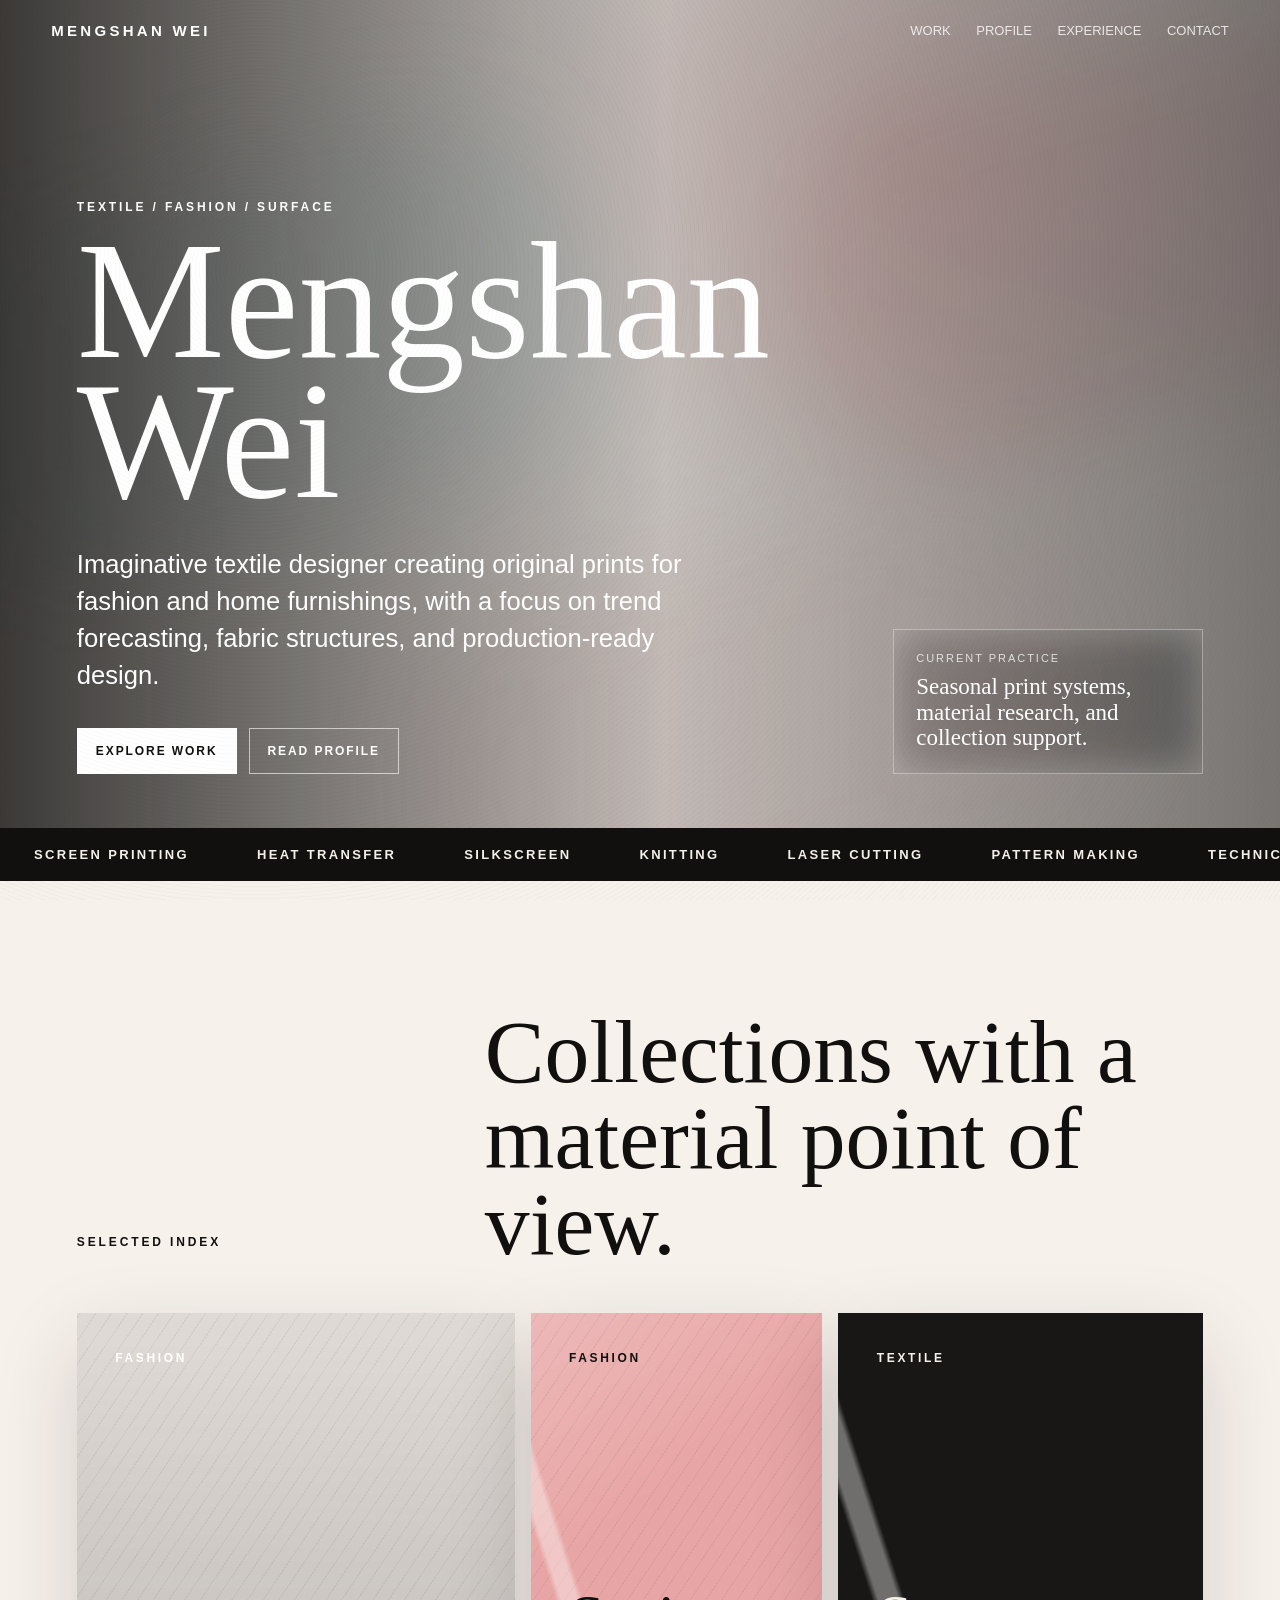
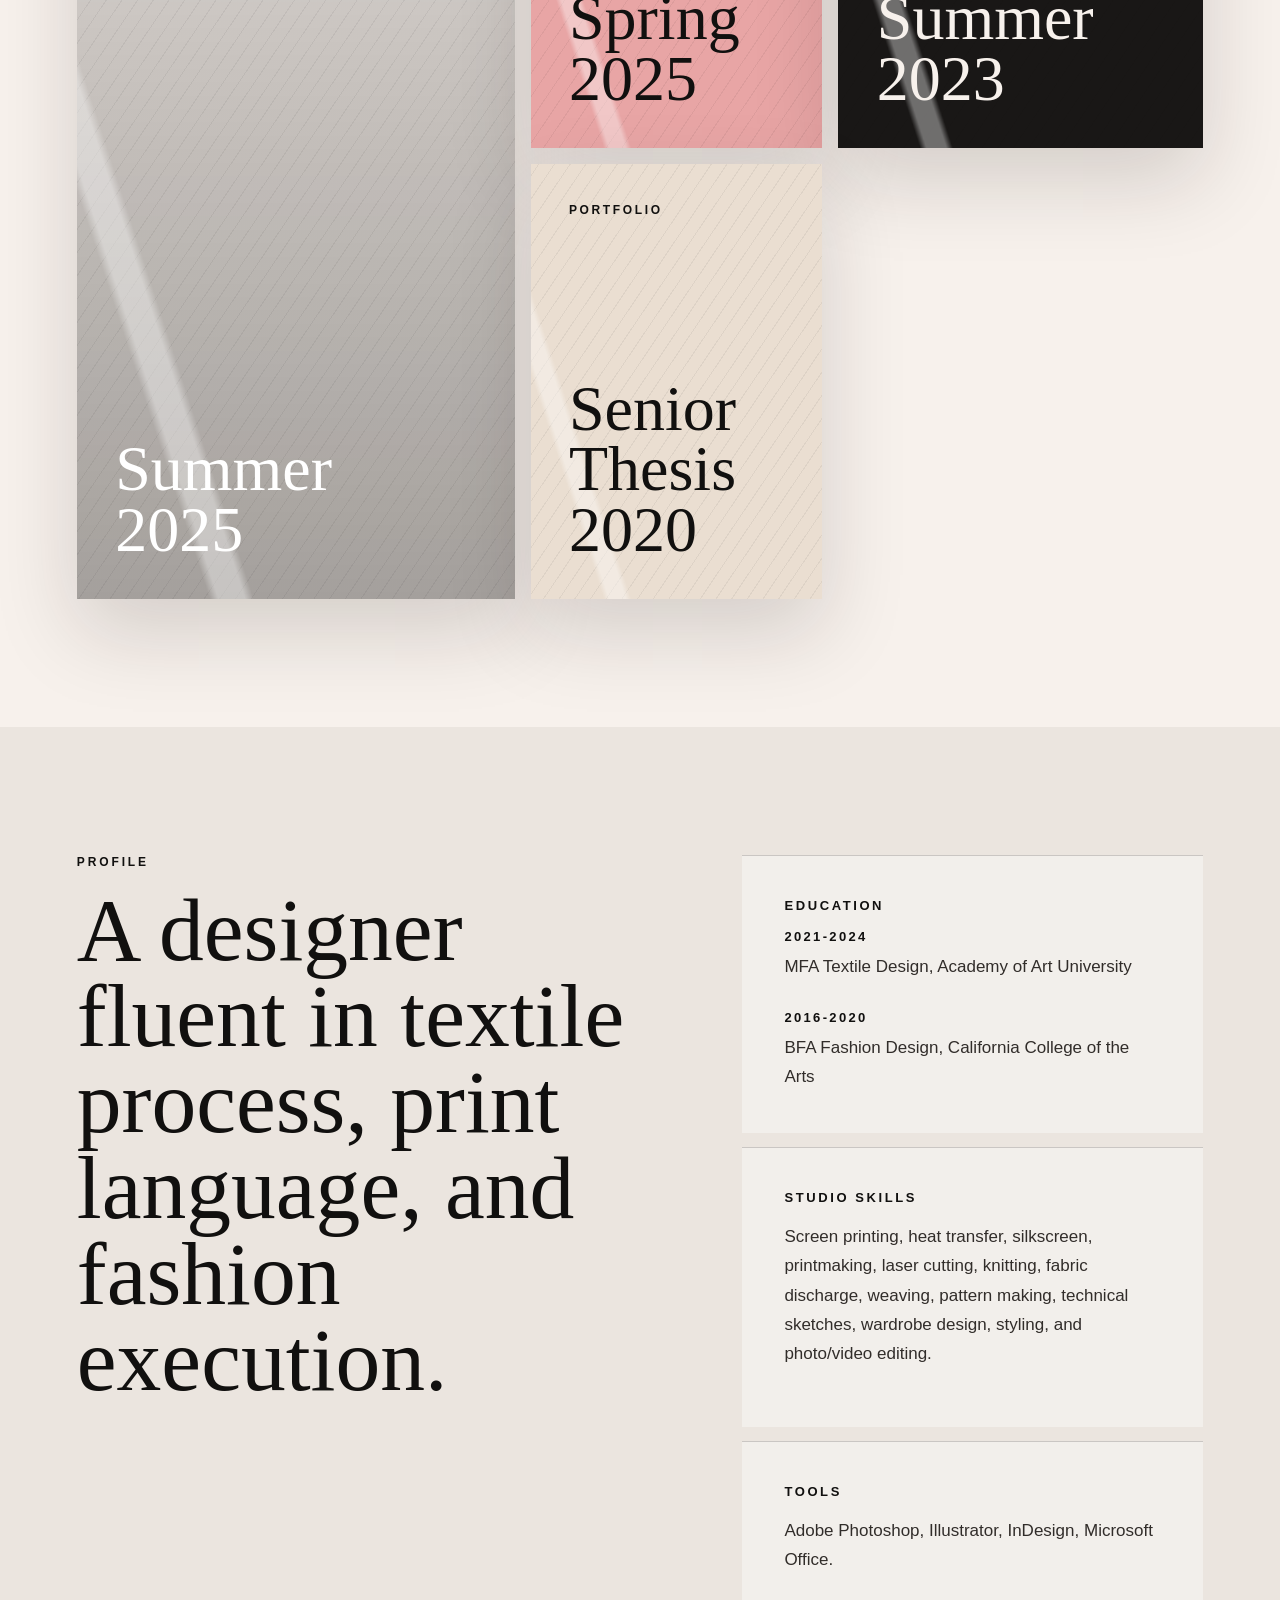
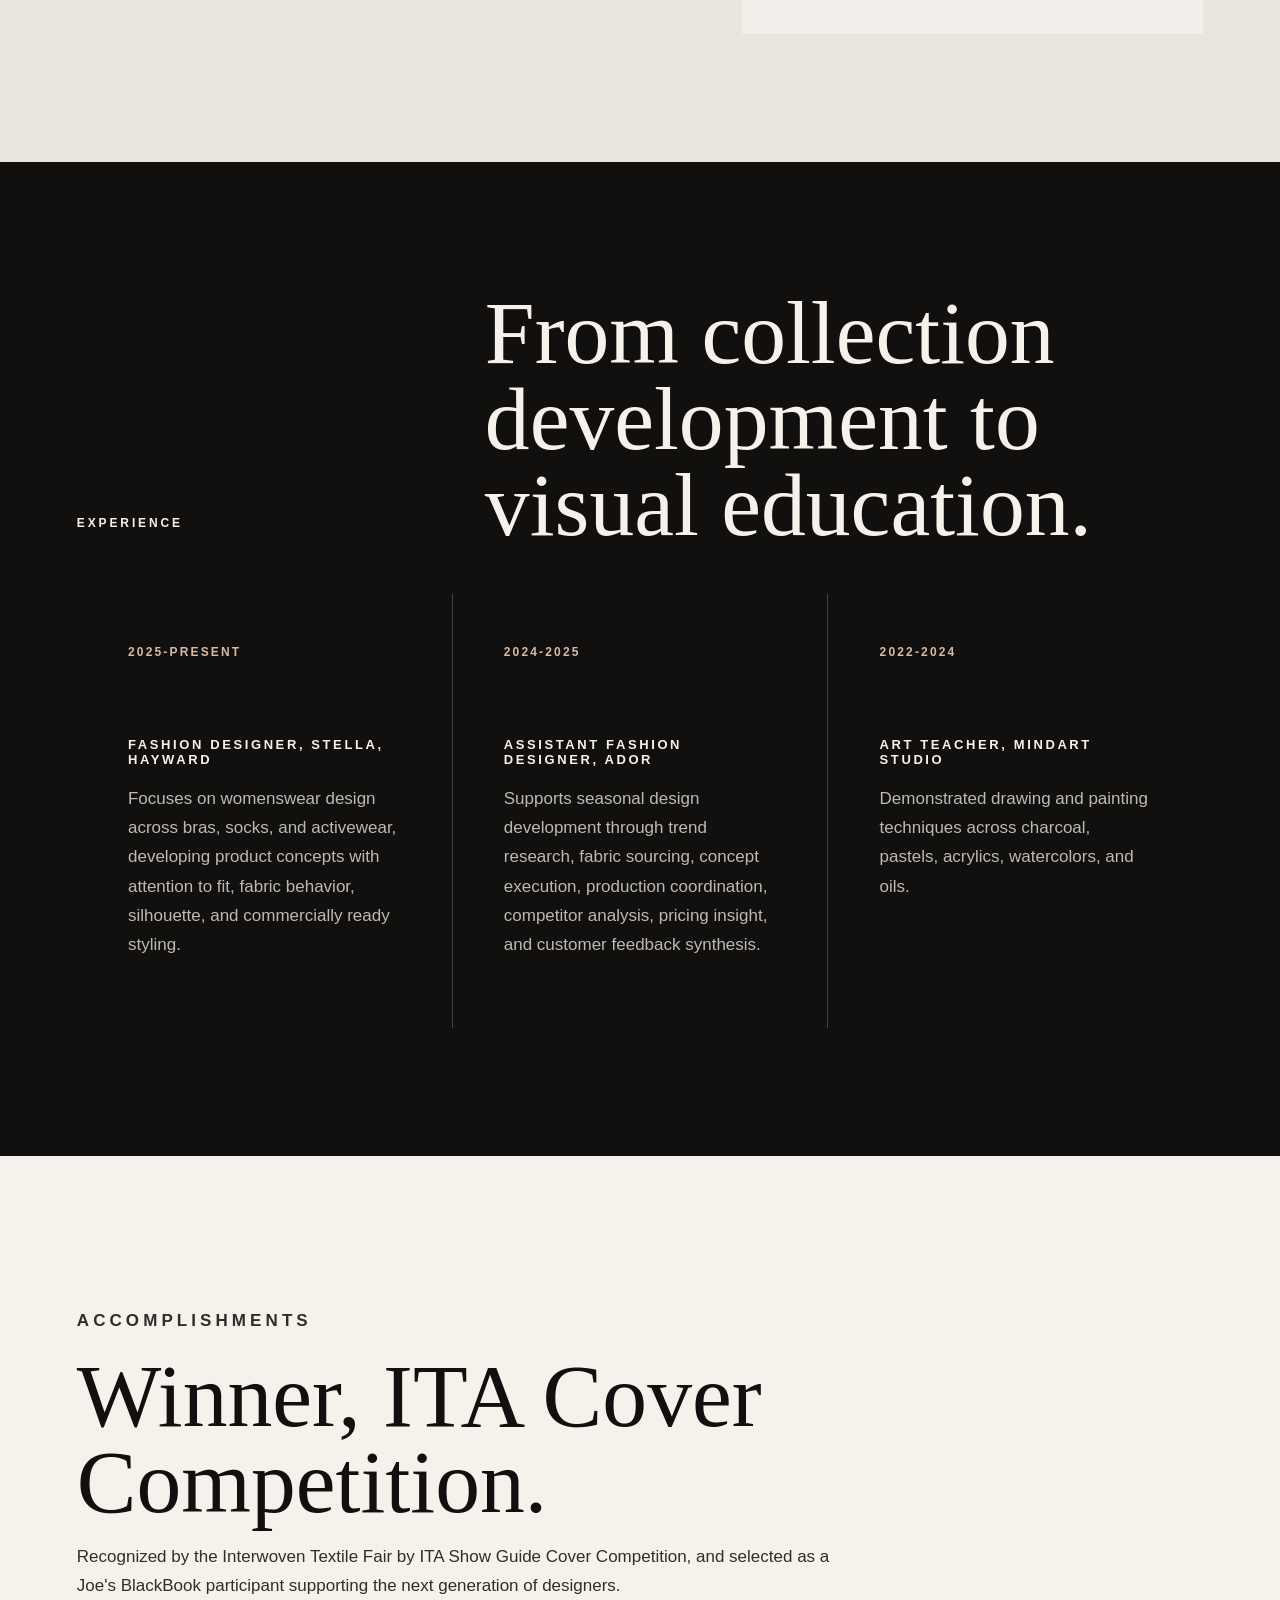
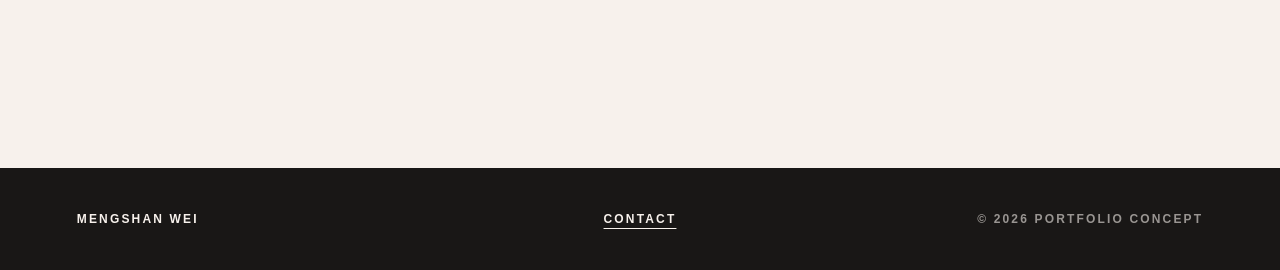
==== index.html @ 17567f4e "Initial MSW web demo" ====
<!doctype html>
<html lang="en">
  <head>
    <meta charset="utf-8" />
    <meta name="viewport" content="width=device-width, initial-scale=1" />
    <title>Mengshan Wei | Textile & Fashion Design</title>
    <meta
      name="description"
      content="Portfolio concept page for Mengshan Wei, textile and fashion designer focused on original prints, trend forecasting, and production coordination."
    />
    <link rel="stylesheet" href="styles.css" />
  </head>
  <body>
    <div class="grain" aria-hidden="true"></div>
    <header class="site-header" data-elevated="false">
      <a class="brand" href="#top" aria-label="Mengshan Wei home">Mengshan Wei</a>
      <nav class="nav" aria-label="Primary navigation">
        <a href="work.html">Work</a>
        <a href="#profile">Profile</a>
        <a href="#experience">Experience</a>
        <a href="contact.html">Contact</a>
      </nav>
    </header>

    <main id="top">
      <section class="hero" aria-labelledby="hero-title">
        <div class="hero-media" aria-hidden="true">
          <video autoplay muted loop playsinline preload="metadata">
            <source src="assets/videos/hero-spring-2025.mp4" type="video/mp4" />
          </video>
          <img
            src="https://static.wixstatic.com/media/426cbe_5537372a92244006a42fbc2208d73ff9~mv2.jpg/v1/fill/w_1898,h_1296,al_c,q_90,usm_0.66_1.00_0.01,enc_avif,quality_auto/426cbe_5537372a92244006a42fbc2208d73ff9~mv2.jpg"
            alt=""
          />
        </div>
        <div class="hero-motion" aria-hidden="true">
          <span></span>
          <span></span>
          <span></span>
        </div>
        <div class="hero-scanline" aria-hidden="true"></div>
        <div class="hero-copy">
          <p class="eyebrow">Textile / Fashion / Surface</p>
          <h1 id="hero-title">Mengshan Wei</h1>
          <p class="hero-lede">
            Imaginative textile designer creating original prints for fashion and
            home furnishings, with a focus on trend forecasting, fabric
            structures, and production-ready design.
          </p>
          <div class="hero-actions" aria-label="Featured sections">
            <a href="work.html">Explore work</a>
            <a href="#profile">Read profile</a>
          </div>
        </div>
        <aside class="hero-card" aria-label="Design focus">
          <span>Current practice</span>
          <strong>Seasonal print systems, material research, and collection support.</strong>
        </aside>
      </section>

      <section class="marquee" aria-label="Design disciplines">
        <div class="marquee-track">
          <span>Screen printing</span>
          <span>Heat transfer</span>
          <span>Silkscreen</span>
          <span>Knitting</span>
          <span>Laser cutting</span>
          <span>Pattern making</span>
          <span>Technical sketches</span>
        </div>
      </section>

      <section id="work" class="section work-section" aria-labelledby="work-title">
        <div class="section-heading">
          <p class="eyebrow">Selected Index</p>
          <h2 id="work-title">Collections with a material point of view.</h2>
        </div>
        <div class="work-grid">
          <a class="work-item tall" href="work.html#summer-2025">
            <span>Fashion</span>
            <strong>Summer 2025</strong>
          </a>
          <a class="work-item" href="work.html#spring-2025">
            <span>Fashion</span>
            <strong>Spring 2025</strong>
          </a>
          <a class="work-item dark" href="work.html#summer-2023">
            <span>Textile</span>
            <strong>Summer 2023</strong>
          </a>
          <a class="work-item light" href="work.html#senior-thesis">
            <span>Portfolio</span>
            <strong>Senior Thesis 2020</strong>
          </a>
        </div>
      </section>

      <section id="profile" class="section profile-section" aria-labelledby="profile-title">
        <div class="profile-statement">
          <p class="eyebrow">Profile</p>
          <h2 id="profile-title">
            A designer fluent in textile process, print language, and fashion execution.
          </h2>
        </div>
        <div class="profile-panel">
          <div>
            <h3>Education</h3>
            <dl>
              <div>
                <dt>2021-2024</dt>
                <dd>MFA Textile Design, Academy of Art University</dd>
              </div>
              <div>
                <dt>2016-2020</dt>
                <dd>BFA Fashion Design, California College of the Arts</dd>
              </div>
            </dl>
          </div>
          <div>
            <h3>Studio Skills</h3>
            <p>
              Screen printing, heat transfer, silkscreen, printmaking, laser
              cutting, knitting, fabric discharge, weaving, pattern making,
              technical sketches, wardrobe design, styling, and photo/video editing.
            </p>
          </div>
          <div>
            <h3>Tools</h3>
            <p>Adobe Photoshop, Illustrator, InDesign, Microsoft Office.</p>
          </div>
        </div>
      </section>

      <section id="experience" class="section experience-section" aria-labelledby="experience-title">
        <div class="section-heading">
          <p class="eyebrow">Experience</p>
          <h2 id="experience-title">From collection development to visual education.</h2>
        </div>
        <div class="timeline">
          <article>
            <span>2025-Present</span>
            <h3>Fashion Designer, Stella, Hayward</h3>
            <p>
              Focuses on womenswear design across bras, socks, and activewear,
              developing product concepts with attention to fit, fabric behavior,
              silhouette, and commercially ready styling.
            </p>
          </article>
          <article>
            <span>2024-2025</span>
            <h3>Assistant Fashion Designer, ADOR</h3>
            <p>
              Supports seasonal design development through trend research, fabric
              sourcing, concept execution, production coordination, competitor
              analysis, pricing insight, and customer feedback synthesis.
            </p>
          </article>
          <article>
            <span>2022-2024</span>
            <h3>Art Teacher, Mindart Studio</h3>
            <p>
              Demonstrated drawing and painting techniques across charcoal,
              pastels, acrylics, watercolors, and oils.
            </p>
          </article>
        </div>
      </section>

      <section class="section acclaim-section" aria-label="Accomplishments">
        <div class="acclaim-copy">
          <p class="eyebrow">Accomplishments</p>
          <h2>Winner, ITA Cover Competition.</h2>
          <p>
            Recognized by the Interwoven Textile Fair by ITA Show Guide Cover
            Competition, and selected as a Joe's BlackBook participant supporting
            the next generation of designers.
          </p>
        </div>
      </section>
    </main>

    <footer id="contact" class="site-footer">
      <p>Mengshan Wei</p>
      <a href="contact.html">Contact</a>
      <span>&copy; 2026 Portfolio concept</span>
    </footer>

    <script src="app.js"></script>
  </body>
</html>
---- styles.css ----
:root {
  color-scheme: light;
  --ink: #11100f;
  --paper: #f7f1ec;
  --muted: #7a716a;
  --line: rgba(17, 16, 15, 0.18);
  --rose: #e8a5a5;
  --moss: #6d7f68;
  --clay: #bd684d;
  --charcoal: #191716;
  --shadow: 0 32px 80px rgba(28, 20, 16, 0.16);
}

* {
  box-sizing: border-box;
}

html {
  scroll-behavior: smooth;
}

body {
  margin: 0;
  background: var(--paper);
  color: var(--ink);
  font-family:
    "Neue Haas Grotesk Text", "Helvetica Neue", Arial, "PingFang SC",
    "Microsoft YaHei", sans-serif;
  overflow-x: hidden;
}

a {
  color: inherit;
  text-decoration: none;
}

.grain {
  position: fixed;
  inset: 0;
  z-index: 20;
  pointer-events: none;
  opacity: 0.18;
  background-image:
    linear-gradient(115deg, rgba(255, 255, 255, 0.12), transparent 36%),
    repeating-radial-gradient(circle at 20% 30%, rgba(17, 16, 15, 0.12) 0 1px, transparent 1px 4px);
  mix-blend-mode: multiply;
}

.site-header {
  position: fixed;
  top: 0;
  left: 0;
  right: 0;
  z-index: 10;
  display: flex;
  align-items: center;
  justify-content: space-between;
  padding: 22px clamp(18px, 4vw, 64px);
  color: #fff;
  transition: background 220ms ease, color 220ms ease, box-shadow 220ms ease;
}

.site-header[data-elevated="true"] {
  background: rgba(247, 241, 236, 0.88);
  color: var(--ink);
  box-shadow: 0 1px 0 var(--line);
  backdrop-filter: blur(18px);
}

.page-header {
  position: sticky;
}

.brand {
  font-size: 15px;
  font-weight: 800;
  letter-spacing: 0.22em;
  text-transform: uppercase;
}

.nav {
  display: flex;
  gap: clamp(14px, 2vw, 28px);
  font-size: 13px;
  text-transform: uppercase;
}

.nav a {
  opacity: 0.82;
}

.nav a:hover {
  opacity: 1;
}

.hero {
  position: relative;
  min-height: 92vh;
  display: grid;
  align-items: end;
  padding: 120px clamp(20px, 6vw, 96px) 54px;
  color: #fff;
  overflow: hidden;
  isolation: isolate;
}

.hero::after {
  content: "";
  position: absolute;
  inset: 0;
  background:
    linear-gradient(90deg, rgba(12, 11, 10, 0.8), rgba(12, 11, 10, 0.22) 52%, rgba(12, 11, 10, 0.54)),
    radial-gradient(circle at 70% 18%, rgba(232, 165, 165, 0.32), transparent 34%);
  z-index: 1;
  animation: cinemaFade 1400ms ease-out both;
}

.hero-media {
  position: absolute;
  inset: 0;
}

.hero-media img,
.hero-media video {
  position: absolute;
  inset: 0;
  width: 100%;
  height: 100%;
  object-fit: cover;
  filter: saturate(0.96) contrast(1.03);
  transform: translate3d(
      calc(var(--hero-x, 0) * -10px),
      calc(var(--hero-y, 0) * -8px),
      0
    )
    scale(1.1);
  animation: fabricPush 18s ease-in-out infinite alternate;
  transform-origin: 52% 44%;
}

.hero-media img {
  z-index: 0;
}

.hero-media video {
  z-index: 1;
}

.hero-motion,
.hero-scanline {
  position: absolute;
  inset: 0;
  z-index: 1;
  pointer-events: none;
}

.hero-motion {
  overflow: hidden;
  mix-blend-mode: screen;
  opacity: 0.52;
}

.hero-motion span {
  position: absolute;
  width: 58vw;
  height: 42vh;
  border-radius: 999px;
  filter: blur(52px);
  transform: translate3d(0, 0, 0) rotate(-16deg);
}

.hero-motion span:nth-child(1) {
  left: -10vw;
  top: 18vh;
  background: rgba(121, 195, 210, 0.24);
  animation: silkCurrentOne 16s ease-in-out infinite alternate;
}

.hero-motion span:nth-child(2) {
  right: -18vw;
  top: 5vh;
  background: rgba(210, 77, 82, 0.2);
  animation: silkCurrentTwo 19s ease-in-out infinite alternate;
}

.hero-motion span:nth-child(3) {
  left: 30vw;
  bottom: -10vh;
  background: rgba(232, 165, 165, 0.18);
  animation: silkCurrentThree 22s ease-in-out infinite alternate;
}

.hero-scanline {
  background:
    linear-gradient(90deg, transparent, rgba(255, 255, 255, 0.22), transparent),
    repeating-linear-gradient(90deg, rgba(255, 255, 255, 0.08) 0 1px, transparent 1px 9px);
  opacity: 0;
  transform: translateX(-120%);
  animation: atelierLight 5200ms 900ms cubic-bezier(0.19, 1, 0.22, 1) infinite;
}

.hero-copy {
  position: relative;
  z-index: 2;
  max-width: 980px;
  animation: titleRise 1100ms 220ms cubic-bezier(0.16, 1, 0.3, 1) both;
}

.eyebrow {
  margin: 0 0 18px;
  color: currentColor;
  font-size: 12px;
  font-weight: 800;
  letter-spacing: 0.24em;
  text-transform: uppercase;
}

.hero h1 {
  max-width: 10ch;
  margin: 0;
  font-family: Georgia, "Times New Roman", serif;
  font-size: clamp(72px, 13vw, 190px);
  font-weight: 400;
  line-height: 0.84;
}

.hero-lede {
  max-width: 640px;
  margin: 34px 0 0;
  font-size: clamp(18px, 2vw, 26px);
  line-height: 1.45;
}

.hero-actions {
  display: flex;
  flex-wrap: wrap;
  gap: 12px;
  margin-top: 34px;
}

.hero-actions a {
  min-height: 46px;
  display: inline-flex;
  align-items: center;
  justify-content: center;
  padding: 0 18px;
  border: 1px solid rgba(255, 255, 255, 0.62);
  font-size: 12px;
  font-weight: 800;
  letter-spacing: 0.16em;
  text-transform: uppercase;
}

.hero-actions a:first-child {
  background: #fff;
  color: var(--ink);
}

.hero-card {
  position: absolute;
  right: clamp(20px, 6vw, 96px);
  bottom: 54px;
  z-index: 2;
  width: min(310px, 30vw);
  padding: 22px;
  border: 1px solid rgba(255, 255, 255, 0.34);
  background: rgba(255, 255, 255, 0.12);
  backdrop-filter: blur(22px);
  animation: titleRise 1000ms 580ms cubic-bezier(0.16, 1, 0.3, 1) both;
}

.hero-card span {
  display: block;
  margin-bottom: 10px;
  font-size: 11px;
  letter-spacing: 0.18em;
  text-transform: uppercase;
  opacity: 0.78;
}

.hero-card strong {
  font-family: Georgia, "Times New Roman", serif;
  font-size: 23px;
  font-weight: 400;
  line-height: 1.12;
}

.marquee {
  overflow: hidden;
  border-block: 1px solid var(--line);
  background: var(--ink);
  color: var(--paper);
}

.marquee-track {
  display: flex;
  width: max-content;
  animation: drift 28s linear infinite;
}

.marquee span {
  padding: 18px 34px;
  font-size: 13px;
  font-weight: 800;
  letter-spacing: 0.18em;
  text-transform: uppercase;
  white-space: nowrap;
}

.section {
  padding: clamp(74px, 10vw, 150px) clamp(20px, 6vw, 96px);
}

.section-heading {
  display: grid;
  grid-template-columns: minmax(160px, 0.34fr) minmax(0, 0.66fr);
  gap: 38px;
  align-items: end;
  margin-bottom: 46px;
}

.section-heading h2,
.profile-statement h2,
.acclaim-copy h2 {
  margin: 0;
  font-family: Georgia, "Times New Roman", serif;
  font-size: clamp(42px, 7vw, 96px);
  font-weight: 400;
  line-height: 0.96;
}

.work-section {
  background: var(--paper);
}

.work-grid {
  display: grid;
  grid-template-columns: 1.2fr 0.8fr 1fr;
  grid-auto-rows: minmax(260px, 34vw);
  gap: 16px;
}

.work-item {
  position: relative;
  display: flex;
  min-height: 260px;
  flex-direction: column;
  justify-content: space-between;
  padding: clamp(22px, 3vw, 40px);
  overflow: hidden;
  background:
    linear-gradient(145deg, rgba(255, 255, 255, 0.22), transparent 42%),
    var(--rose);
  box-shadow: var(--shadow);
  transition: transform 220ms ease, filter 220ms ease;
}

.work-item::before {
  content: "";
  position: absolute;
  inset: -22%;
  background:
    linear-gradient(80deg, transparent 0 24%, rgba(255, 255, 255, 0.52) 25% 28%, transparent 29% 100%),
    repeating-linear-gradient(132deg, rgba(17, 16, 15, 0.08) 0 1px, transparent 1px 13px);
  opacity: 0.72;
  transform: rotate(-8deg);
}

.work-item:hover {
  filter: saturate(1.08);
  transform: translateY(-6px);
}

.work-item span,
.work-item strong {
  position: relative;
  z-index: 1;
}

.work-item span {
  font-size: 12px;
  font-weight: 800;
  letter-spacing: 0.22em;
  text-transform: uppercase;
}

.work-item strong {
  max-width: 7ch;
  font-family: Georgia, "Times New Roman", serif;
  font-size: clamp(38px, 5vw, 74px);
  font-weight: 400;
  line-height: 0.95;
}

.work-item.tall {
  grid-row: span 2;
  background:
    linear-gradient(180deg, rgba(17, 16, 15, 0.1), rgba(17, 16, 15, 0.36)),
    url("https://static.wixstatic.com/media/426cbe_5537372a92244006a42fbc2208d73ff9~mv2.jpg/v1/fill/w_1898,h_1296,al_c,q_90,usm_0.66_1.00_0.01,enc_avif,quality_auto/426cbe_5537372a92244006a42fbc2208d73ff9~mv2.jpg")
      center / cover;
  color: #fff;
}

.work-item.dark {
  background: var(--charcoal);
  color: var(--paper);
}

.work-item.light {
  background: #eaded1;
}

.profile-section {
  display: grid;
  grid-template-columns: minmax(0, 0.9fr) minmax(360px, 0.72fr);
  gap: clamp(36px, 7vw, 104px);
  background: #ebe5df;
}

.profile-statement {
  position: sticky;
  top: 110px;
  align-self: start;
}

.profile-panel {
  display: grid;
  gap: 14px;
}

.profile-panel > div {
  padding: clamp(24px, 4vw, 42px);
  border-top: 1px solid var(--line);
  background: rgba(255, 255, 255, 0.38);
}

.profile-panel h3,
.timeline h3 {
  margin: 0 0 16px;
  font-size: 13px;
  font-weight: 900;
  letter-spacing: 0.2em;
  text-transform: uppercase;
}

dl,
dd {
  margin: 0;
}

dl {
  display: grid;
  gap: 28px;
}

dt {
  margin-bottom: 8px;
  font-size: 13px;
  font-weight: 900;
  letter-spacing: 0.18em;
}

dd,
.profile-panel p,
.timeline p,
.acclaim-copy p {
  color: #312d2a;
  font-size: 17px;
  line-height: 1.72;
}

.experience-section {
  background: var(--ink);
  color: var(--paper);
}

.timeline {
  display: grid;
  grid-template-columns: repeat(3, minmax(0, 1fr));
  gap: 1px;
  background: rgba(255, 255, 255, 0.22);
}

.timeline article {
  min-height: 390px;
  padding: clamp(26px, 4vw, 54px);
  background: var(--ink);
}

.timeline span {
  display: block;
  margin-bottom: 78px;
  color: #d8b9a3;
  font-size: 12px;
  font-weight: 900;
  letter-spacing: 0.18em;
  text-transform: uppercase;
}

.timeline p {
  color: rgba(247, 241, 236, 0.75);
}

.acclaim-section {
  min-height: 68vh;
  display: grid;
  align-items: center;
  background:
    linear-gradient(90deg, rgba(247, 241, 236, 0.92), rgba(247, 241, 236, 0.68)),
    url("https://static.wixstatic.com/media/426cbe_5537372a92244006a42fbc2208d73ff9~mv2.jpg/v1/fill/w_1898,h_1296,al_c,q_90,usm_0.66_1.00_0.01,enc_avif,quality_auto/426cbe_5537372a92244006a42fbc2208d73ff9~mv2.jpg")
      center / cover fixed;
}

.acclaim-copy {
  max-width: 760px;
}

.site-footer {
  display: grid;
  grid-template-columns: 1fr auto 1fr;
  gap: 18px;
  align-items: center;
  padding: 32px clamp(20px, 6vw, 96px);
  background: var(--charcoal);
  color: var(--paper);
  font-size: 12px;
  font-weight: 800;
  letter-spacing: 0.18em;
  text-transform: uppercase;
}

.site-footer a {
  text-decoration: underline;
  text-underline-offset: 5px;
}

.site-footer span {
  justify-self: end;
  color: rgba(247, 241, 236, 0.58);
}

.page-hero {
  min-height: 72vh;
  display: grid;
  align-content: end;
  padding: 160px clamp(20px, 6vw, 96px) clamp(64px, 8vw, 108px);
  background: var(--paper);
}

.page-hero h1 {
  max-width: 11ch;
  margin: 0;
  font-family: Georgia, "Times New Roman", serif;
  font-size: clamp(58px, 10vw, 138px);
  font-weight: 400;
  line-height: 0.88;
}

.page-hero p:not(.eyebrow) {
  max-width: 700px;
  margin: 30px 0 0;
  color: #312d2a;
  font-size: clamp(18px, 2vw, 24px);
  line-height: 1.55;
}

.work-hero {
  background:
    linear-gradient(90deg, rgba(247, 241, 236, 0.96), rgba(247, 241, 236, 0.64)),
    url("https://static.wixstatic.com/media/426cbe_5537372a92244006a42fbc2208d73ff9~mv2.jpg/v1/fill/w_1898,h_1296,al_c,q_90,usm_0.66_1.00_0.01,enc_avif,quality_auto/426cbe_5537372a92244006a42fbc2208d73ff9~mv2.jpg")
      center / cover;
}

.project-list {
  display: grid;
  gap: 1px;
  background: var(--line);
}

.project-feature {
  min-height: 74vh;
  display: grid;
  grid-template-columns: minmax(0, 1.05fr) minmax(360px, 0.95fr);
  background: var(--paper);
}

.project-feature.reverse {
  grid-template-columns: minmax(360px, 0.95fr) minmax(0, 1.05fr);
}

.project-feature.reverse .project-art {
  order: 2;
}

.project-art {
  min-height: 430px;
}

.textile-art {
  background:
    linear-gradient(180deg, rgba(17, 16, 15, 0.04), rgba(17, 16, 15, 0.22)),
    url("https://static.wixstatic.com/media/426cbe_5537372a92244006a42fbc2208d73ff9~mv2.jpg/v1/fill/w_1898,h_1296,al_c,q_90,usm_0.66_1.00_0.01,enc_avif,quality_auto/426cbe_5537372a92244006a42fbc2208d73ff9~mv2.jpg")
      center / cover;
}

.rose-art,
.dark-art,
.light-art {
  position: relative;
  overflow: hidden;
}

.rose-art {
  background: var(--rose);
}

.dark-art {
  background: var(--charcoal);
}

.light-art {
  background: #eaded1;
}

.rose-art::before,
.dark-art::before,
.light-art::before {
  content: "";
  position: absolute;
  inset: -25%;
  background:
    linear-gradient(120deg, transparent 0 26%, rgba(255, 255, 255, 0.56) 27% 29%, transparent 30%),
    repeating-linear-gradient(35deg, rgba(17, 16, 15, 0.12) 0 1px, transparent 1px 18px),
    radial-gradient(circle at 60% 36%, rgba(189, 104, 77, 0.42), transparent 30%);
  transform: rotate(-11deg);
}

.dark-art::before {
  background:
    linear-gradient(120deg, transparent 0 26%, rgba(247, 241, 236, 0.28) 27% 29%, transparent 30%),
    repeating-linear-gradient(35deg, rgba(247, 241, 236, 0.14) 0 1px, transparent 1px 18px),
    radial-gradient(circle at 60% 36%, rgba(109, 127, 104, 0.5), transparent 30%);
}

.project-copy {
  display: flex;
  flex-direction: column;
  justify-content: center;
  padding: clamp(32px, 6vw, 96px);
}

.project-copy span,
.contact-panel span {
  color: var(--muted);
  font-size: 12px;
  font-weight: 900;
  letter-spacing: 0.22em;
  text-transform: uppercase;
}

.project-copy h2 {
  margin: 26px 0 0;
  font-family: Georgia, "Times New Roman", serif;
  font-size: clamp(50px, 8vw, 112px);
  font-weight: 400;
  line-height: 0.9;
}

.project-copy p {
  max-width: 540px;
  margin: 28px 0 0;
  color: #312d2a;
  font-size: 18px;
  line-height: 1.7;
}

.contact-hero {
  min-height: 76vh;
  background: var(--charcoal);
  color: var(--paper);
}

.contact-hero p:not(.eyebrow) {
  color: rgba(247, 241, 236, 0.72);
}

.contact-panel {
  display: grid;
  grid-template-columns: repeat(3, minmax(0, 1fr));
  gap: 1px;
  background: var(--line);
}

.contact-panel a {
  min-height: 300px;
  display: flex;
  flex-direction: column;
  justify-content: space-between;
  padding: clamp(26px, 4vw, 54px);
  background: var(--paper);
}

.contact-panel strong {
  font-family: Georgia, "Times New Roman", serif;
  font-size: clamp(28px, 4vw, 48px);
  font-weight: 400;
  line-height: 1.05;
  overflow-wrap: anywhere;
}

.reveal {
  opacity: 0;
  transform: translateY(24px);
  transition: opacity 600ms ease, transform 600ms ease;
}

.reveal.is-visible {
  opacity: 1;
  transform: translateY(0);
}

@keyframes drift {
  from {
    transform: translateX(0);
  }
  to {
    transform: translateX(-50%);
  }
}

@keyframes fabricPush {
  from {
    filter: saturate(0.94) contrast(1.02) brightness(0.96);
    transform: translate3d(
        calc(var(--hero-x, 0) * -10px),
        calc(var(--hero-y, 0) * -8px),
        0
      )
      scale(1.1);
  }
  to {
    filter: saturate(1.12) contrast(1.08) brightness(0.88);
    transform: translate3d(
        calc(var(--hero-x, 0) * -10px - 28px),
        calc(var(--hero-y, 0) * -8px + 16px),
        0
      )
      scale(1.18);
  }
}

@keyframes silkCurrentOne {
  to {
    transform: translate3d(18vw, -8vh, 0) rotate(9deg) scale(1.18);
  }
}

@keyframes silkCurrentTwo {
  to {
    transform: translate3d(-22vw, 18vh, 0) rotate(-24deg) scale(1.08);
  }
}

@keyframes silkCurrentThree {
  to {
    transform: translate3d(8vw, -18vh, 0) rotate(18deg) scale(1.22);
  }
}

@keyframes atelierLight {
  0%,
  52% {
    opacity: 0;
    transform: translateX(-120%) skewX(-14deg);
  }
  62% {
    opacity: 0.42;
  }
  78%,
  100% {
    opacity: 0;
    transform: translateX(120%) skewX(-14deg);
  }
}

@keyframes cinemaFade {
  from {
    opacity: 0;
  }
  to {
    opacity: 1;
  }
}

@keyframes titleRise {
  from {
    opacity: 0;
    transform: translateY(34px);
  }
  to {
    opacity: 1;
    transform: translateY(0);
  }
}

@media (prefers-reduced-motion: reduce) {
  *,
  *::before,
  *::after {
    animation-duration: 1ms !important;
    animation-iteration-count: 1 !important;
    scroll-behavior: auto !important;
    transition-duration: 1ms !important;
  }
}

@media (max-width: 1100px) and (min-width: 821px) {
  .timeline {
    grid-template-columns: 1fr;
  }
}

@media (max-width: 820px) {
  .site-header {
    align-items: flex-start;
    gap: 14px;
    flex-direction: column;
    padding: 18px;
  }

  .nav {
    width: 100%;
    justify-content: space-between;
    gap: 10px;
    font-size: 11px;
  }

  .hero {
    min-height: 88vh;
    padding: 142px 18px 28px;
  }

  .page-hero {
    min-height: 68vh;
    padding: 138px 18px 58px;
  }

  .page-hero h1 {
    max-width: 100%;
    font-size: clamp(44px, 14vw, 58px);
    overflow-wrap: anywhere;
  }

  .hero-card {
    position: relative;
    right: auto;
    bottom: auto;
    width: 100%;
    margin-top: 28px;
  }

  .section-heading,
  .profile-section,
  .timeline,
  .project-feature,
  .project-feature.reverse,
  .contact-panel {
    grid-template-columns: 1fr;
  }

  .project-feature.reverse .project-art {
    order: 0;
  }

  .work-grid {
    grid-template-columns: 1fr;
    grid-auto-rows: auto;
  }

  .work-item.tall {
    grid-row: auto;
  }

  .profile-statement {
    position: static;
  }

  .site-footer {
    grid-template-columns: 1fr;
  }

  .site-footer span {
    justify-self: start;
  }
}
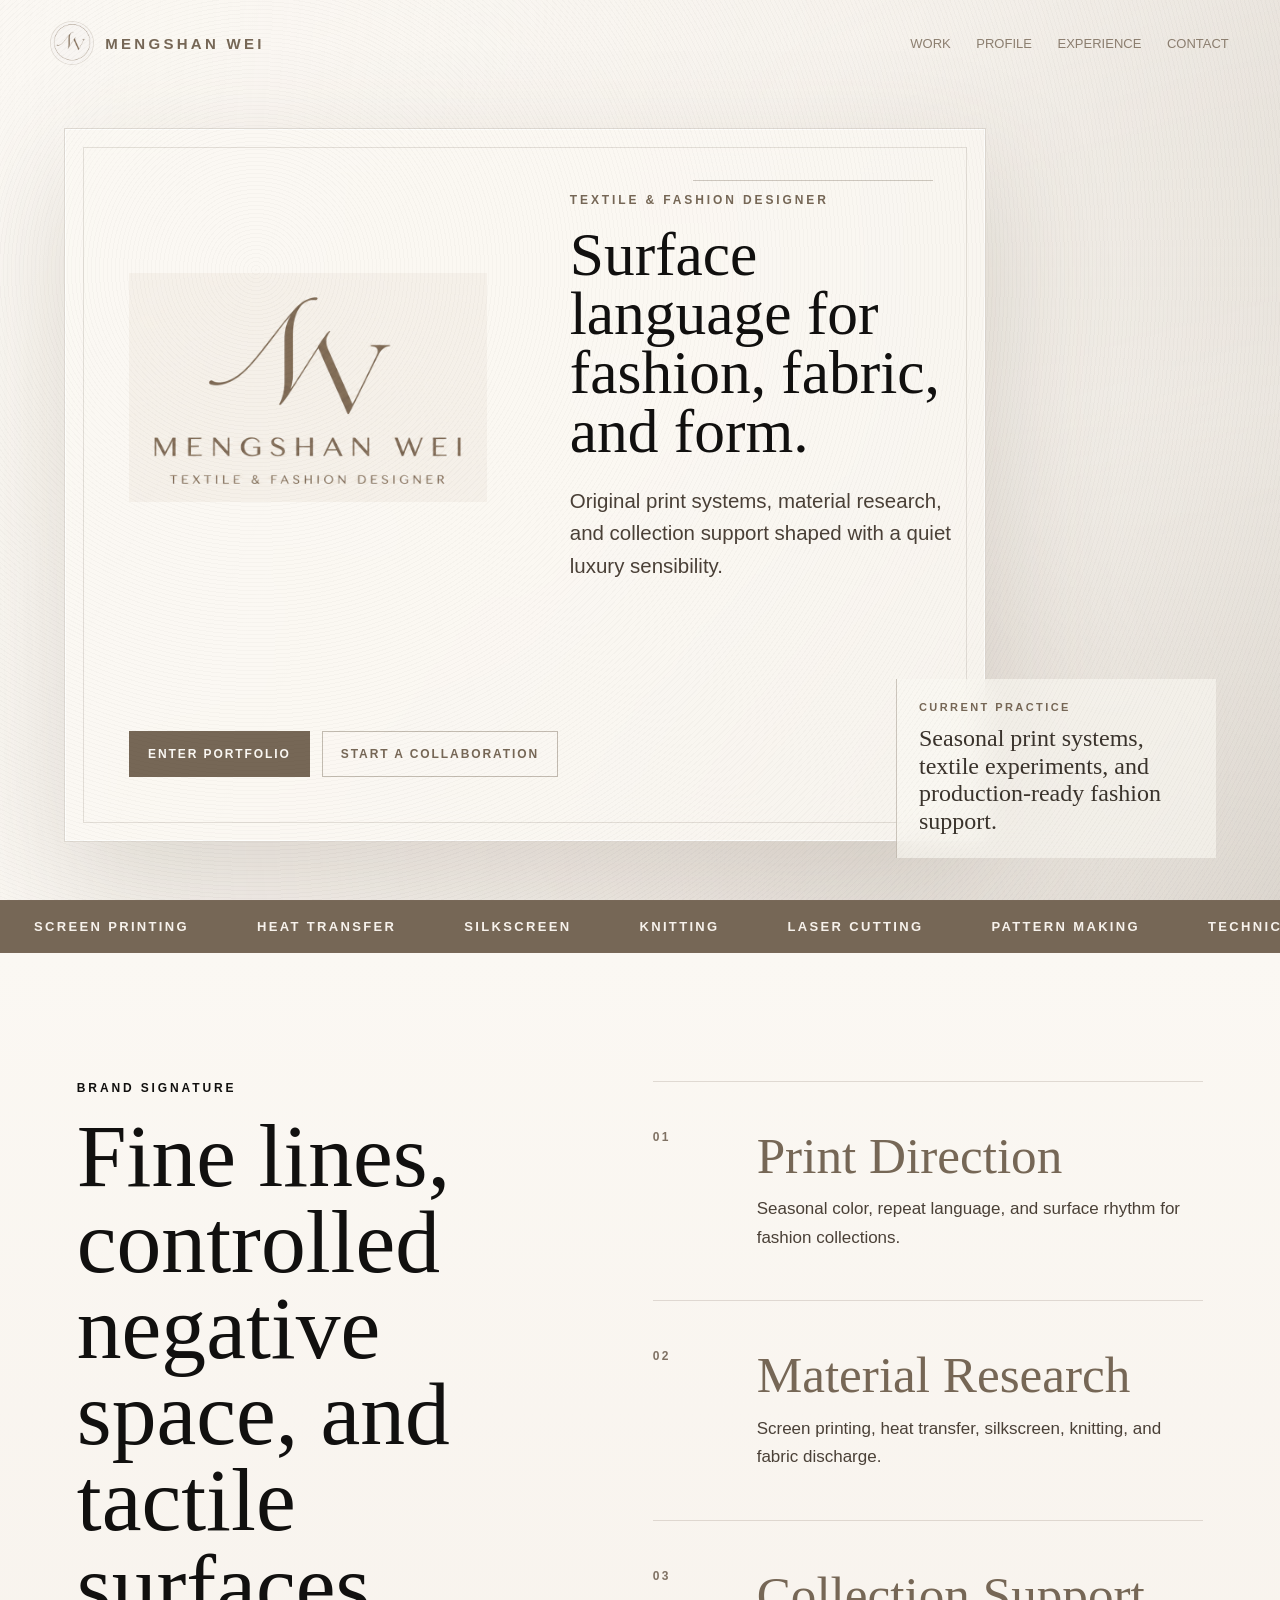
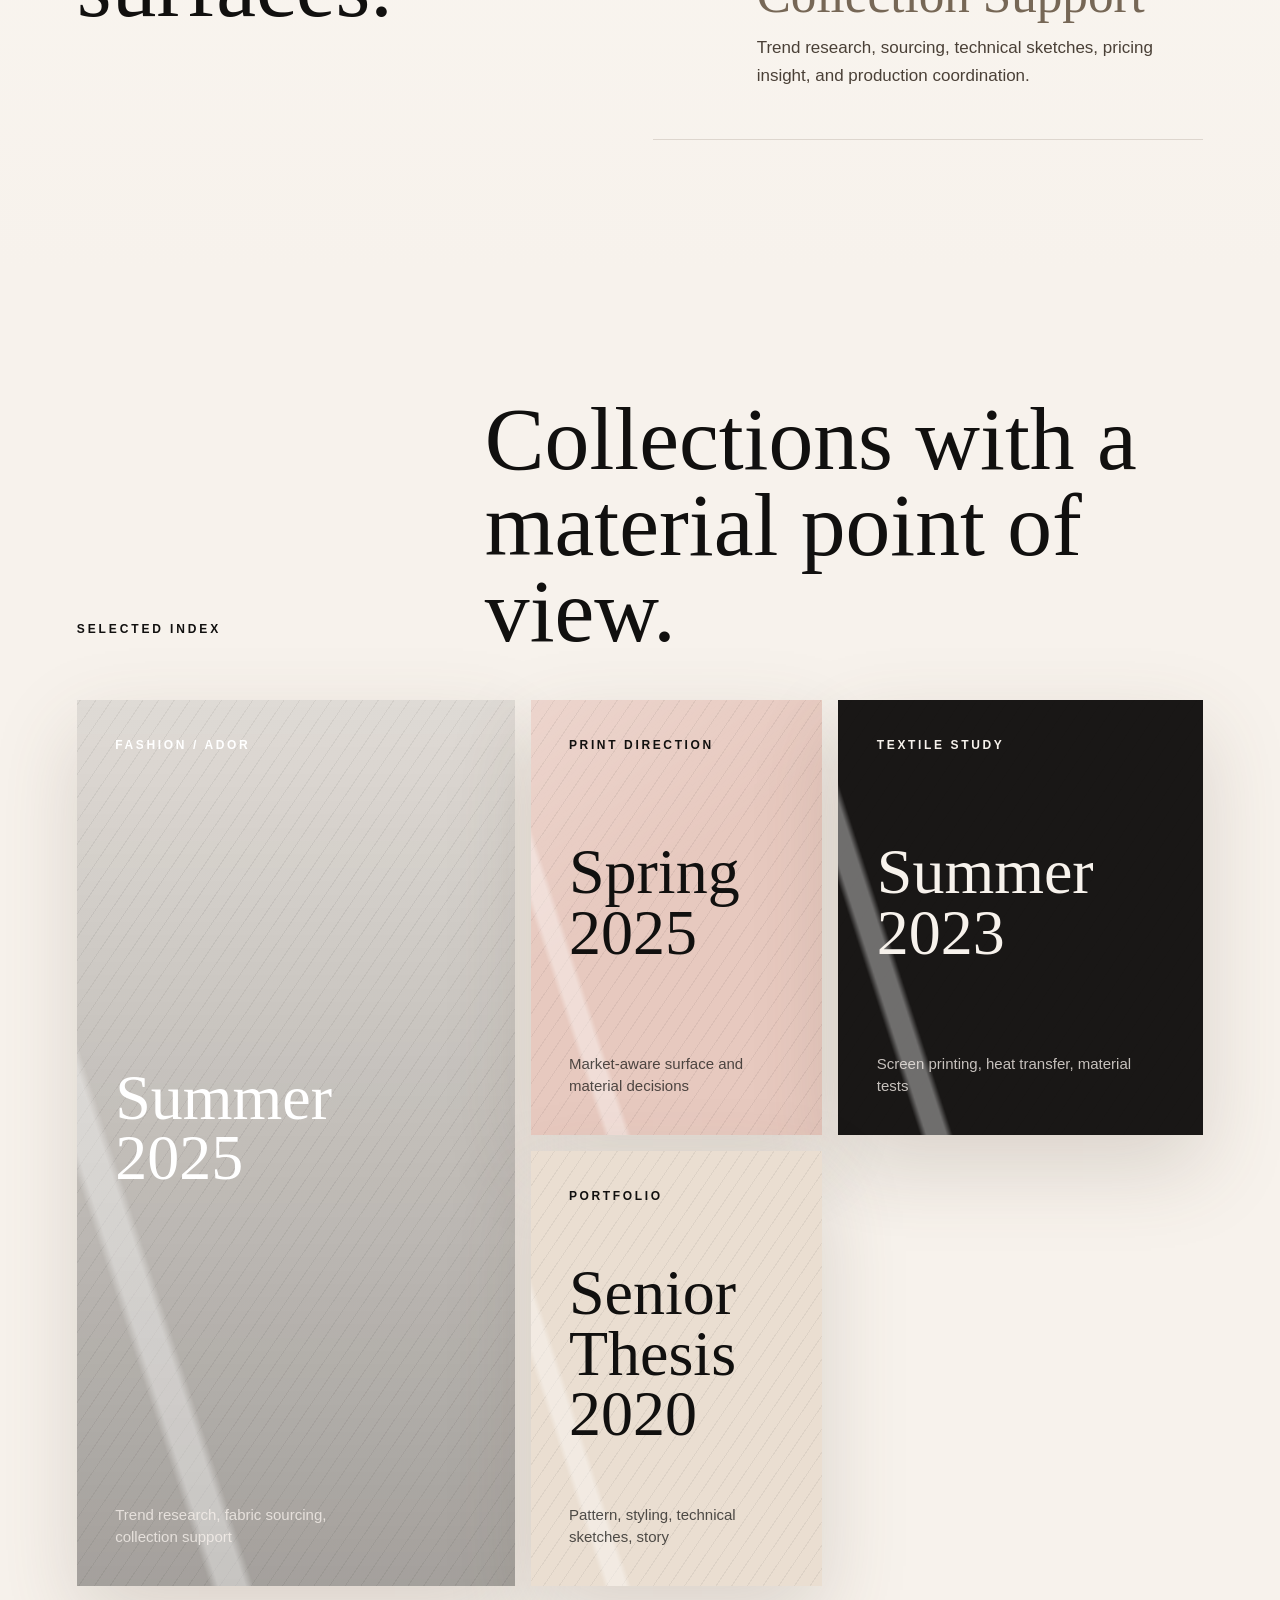
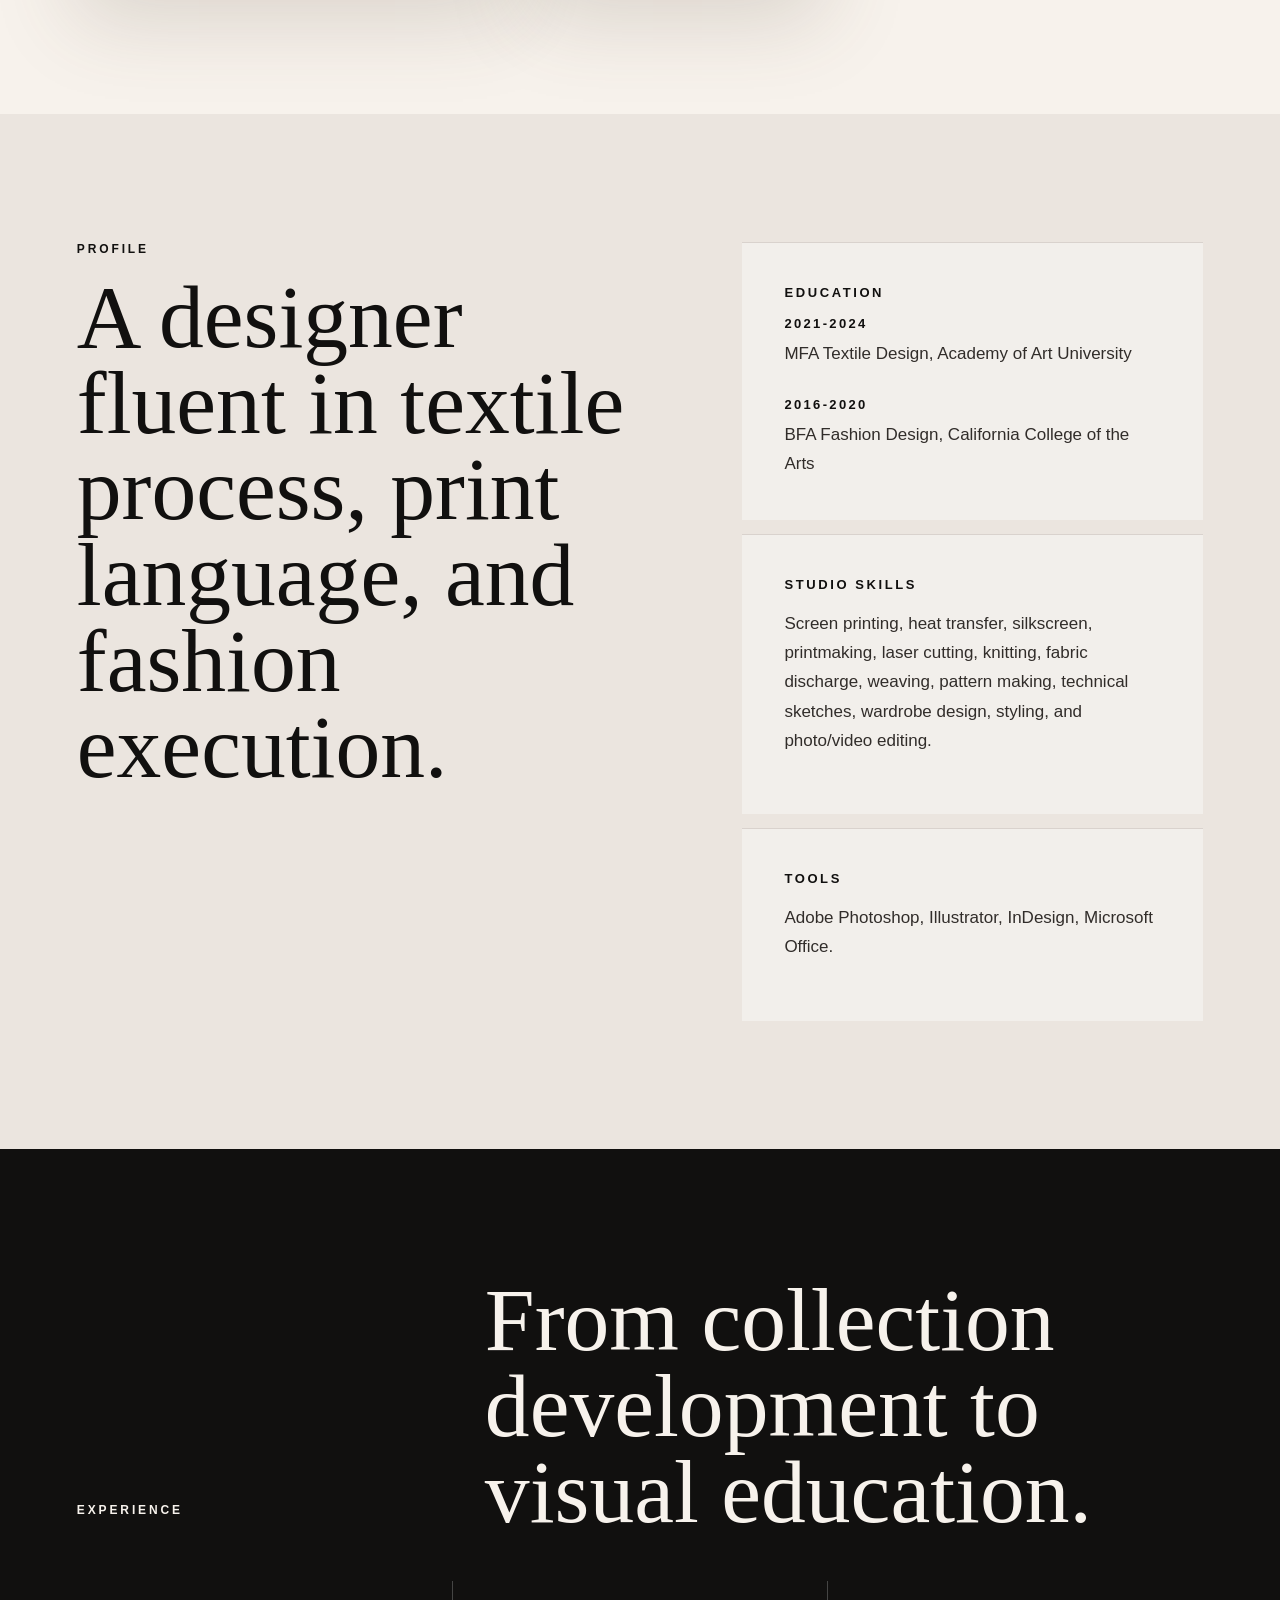
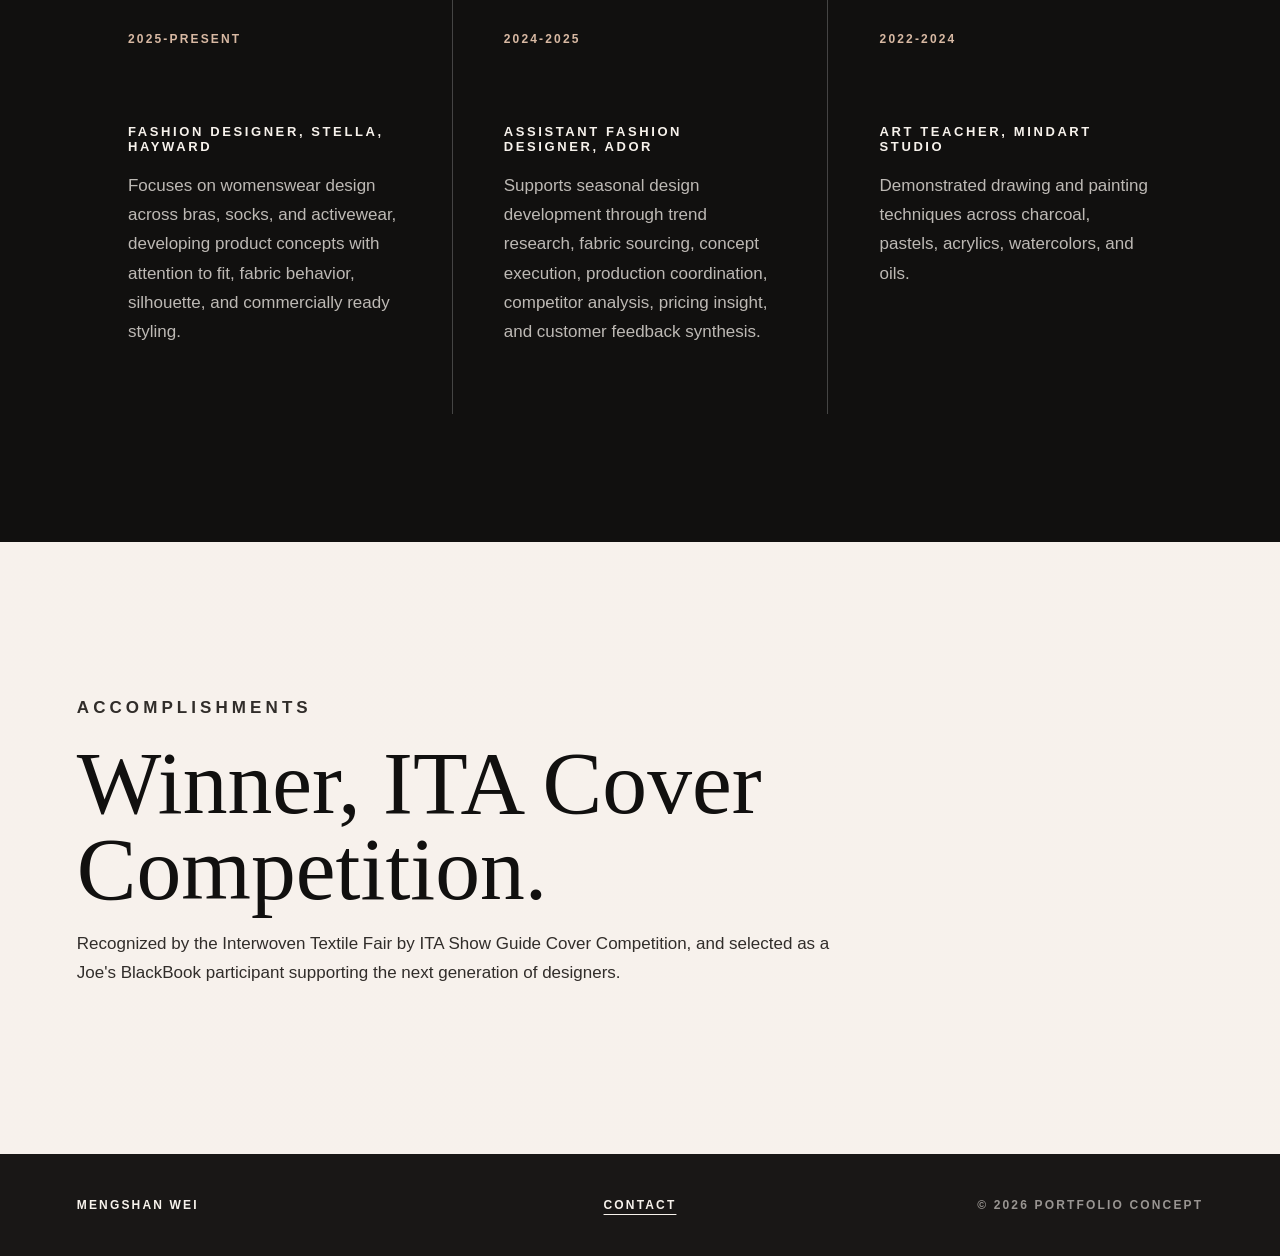
==== commit 0f701ab0: "Redesign portfolio homepage" ====
--- a/index.html
+++ b/index.html
@@ -12,8 +12,11 @@
   </head>
   <body>
     <div class="grain" aria-hidden="true"></div>
-    <header class="site-header" data-elevated="false">
-      <a class="brand" href="#top" aria-label="Mengshan Wei home">Mengshan Wei</a>
+    <header class="site-header brand-header" data-elevated="false">
+      <a class="brand logo-brand" href="#top" aria-label="Mengshan Wei home">
+        <img src="assets/logos/mengshan-wei-logo-icon.png" alt="" />
+        <span>Mengshan Wei</span>
+      </a>
       <nav class="nav" aria-label="Primary navigation">
         <a href="work.html">Work</a>
         <a href="#profile">Profile</a>
@@ -23,7 +26,7 @@
     </header>
 
     <main id="top">
-      <section class="hero" aria-labelledby="hero-title">
+      <section class="hero logo-hero" aria-labelledby="hero-title">
         <div class="hero-media" aria-hidden="true">
           <video autoplay muted loop playsinline preload="metadata">
             <source src="assets/videos/hero-spring-2025.mp4" type="video/mp4" />
@@ -39,22 +42,29 @@
           <span></span>
         </div>
         <div class="hero-scanline" aria-hidden="true"></div>
-        <div class="hero-copy">
-          <p class="eyebrow">Textile / Fashion / Surface</p>
-          <h1 id="hero-title">Mengshan Wei</h1>
-          <p class="hero-lede">
-            Imaginative textile designer creating original prints for fashion and
-            home furnishings, with a focus on trend forecasting, fabric
-            structures, and production-ready design.
-          </p>
+        <div class="logo-hero-stage">
+          <div class="logo-hero-mark">
+            <img
+              src="assets/logos/mengshan-wei-logo-full.png"
+              alt="Mengshan Wei Textile and Fashion Designer"
+            />
+          </div>
+          <div class="logo-hero-copy">
+            <p class="eyebrow">Textile & Fashion Designer</p>
+            <h1 id="hero-title">Surface language for fashion, fabric, and form.</h1>
+            <p>
+              Original print systems, material research, and collection support
+              shaped with a quiet luxury sensibility.
+            </p>
+          </div>
           <div class="hero-actions" aria-label="Featured sections">
-            <a href="work.html">Explore work</a>
-            <a href="#profile">Read profile</a>
-          </div>
-        </div>
-        <aside class="hero-card" aria-label="Design focus">
+            <a href="work.html">Enter portfolio</a>
+            <a href="contact.html">Start a collaboration</a>
+          </div>
+        </div>
+        <aside class="atelier-note" aria-label="Design focus">
           <span>Current practice</span>
-          <strong>Seasonal print systems, material research, and collection support.</strong>
+          <strong>Seasonal print systems, textile experiments, and production-ready fashion support.</strong>
         </aside>
       </section>
 
@@ -70,6 +80,32 @@
         </div>
       </section>
 
+      <section class="section signature-section" aria-labelledby="signature-title">
+        <div class="signature-copy">
+          <p class="eyebrow">Brand Signature</p>
+          <h2 id="signature-title">
+            Fine lines, controlled negative space, and tactile surfaces.
+          </h2>
+        </div>
+        <div class="signature-board" aria-label="Design capabilities">
+          <article>
+            <span>01</span>
+            <h3>Print Direction</h3>
+            <p>Seasonal color, repeat language, and surface rhythm for fashion collections.</p>
+          </article>
+          <article>
+            <span>02</span>
+            <h3>Material Research</h3>
+            <p>Screen printing, heat transfer, silkscreen, knitting, and fabric discharge.</p>
+          </article>
+          <article>
+            <span>03</span>
+            <h3>Collection Support</h3>
+            <p>Trend research, sourcing, technical sketches, pricing insight, and production coordination.</p>
+          </article>
+        </div>
+      </section>
+
       <section id="work" class="section work-section" aria-labelledby="work-title">
         <div class="section-heading">
           <p class="eyebrow">Selected Index</p>
@@ -77,20 +113,24 @@
         </div>
         <div class="work-grid">
           <a class="work-item tall" href="work.html#summer-2025">
-            <span>Fashion</span>
+            <span>Fashion / ADOR</span>
             <strong>Summer 2025</strong>
+            <em>Trend research, fabric sourcing, collection support</em>
           </a>
           <a class="work-item" href="work.html#spring-2025">
-            <span>Fashion</span>
+            <span>Print Direction</span>
             <strong>Spring 2025</strong>
+            <em>Market-aware surface and material decisions</em>
           </a>
           <a class="work-item dark" href="work.html#summer-2023">
-            <span>Textile</span>
+            <span>Textile Study</span>
             <strong>Summer 2023</strong>
+            <em>Screen printing, heat transfer, material tests</em>
           </a>
           <a class="work-item light" href="work.html#senior-thesis">
             <span>Portfolio</span>
             <strong>Senior Thesis 2020</strong>
+            <em>Pattern, styling, technical sketches, story</em>
           </a>
         </div>
       </section>
--- a/styles.css
+++ b/styles.css
@@ -1,14 +1,16 @@
 :root {
   color-scheme: light;
   --ink: #11100f;
-  --paper: #f7f1ec;
-  --muted: #7a716a;
-  --line: rgba(17, 16, 15, 0.18);
-  --rose: #e8a5a5;
-  --moss: #6d7f68;
-  --clay: #bd684d;
+  --paper: #f7f2ec;
+  --vellum: #fbf8f3;
+  --muted: #7f7163;
+  --line: rgba(126, 111, 95, 0.22);
+  --rose: #e7c9bf;
+  --moss: #8a8f7a;
+  --clay: #a8745e;
+  --taupe: #766756;
   --charcoal: #191716;
-  --shadow: 0 32px 80px rgba(28, 20, 16, 0.16);
+  --shadow: 0 32px 80px rgba(89, 70, 54, 0.18);
 }
 
 * {
@@ -17,6 +19,12 @@
 
 html {
   scroll-behavior: smooth;
+}
+
+#profile,
+#experience,
+.project-feature {
+  scroll-margin-top: 92px;
 }
 
 body {
@@ -32,6 +40,11 @@
 a {
   color: inherit;
   text-decoration: none;
+}
+
+a:focus-visible {
+  outline: 2px solid currentColor;
+  outline-offset: 6px;
 }
 
 .grain {
@@ -60,6 +73,10 @@
   transition: background 220ms ease, color 220ms ease, box-shadow 220ms ease;
 }
 
+.brand-header {
+  color: var(--taupe);
+}
+
 .site-header[data-elevated="true"] {
   background: rgba(247, 241, 236, 0.88);
   color: var(--ink);
@@ -78,6 +95,20 @@
   text-transform: uppercase;
 }
 
+.logo-brand {
+  display: inline-flex;
+  align-items: center;
+  gap: 12px;
+}
+
+.logo-brand img {
+  width: 42px;
+  height: 42px;
+  border-radius: 50%;
+  object-fit: cover;
+  box-shadow: 0 0 0 1px rgba(118, 103, 86, 0.18);
+}
+
 .nav {
   display: flex;
   gap: clamp(14px, 2vw, 28px);
@@ -87,10 +118,17 @@
 
 .nav a {
   opacity: 0.82;
-}
-
-.nav a:hover {
+  padding-block: 6px;
+}
+
+.nav a:hover,
+.nav a[aria-current="page"] {
   opacity: 1;
+}
+
+.nav a[aria-current="page"] {
+  text-decoration: underline;
+  text-underline-offset: 8px;
 }
 
 .hero {
@@ -102,6 +140,16 @@
   color: #fff;
   overflow: hidden;
   isolation: isolate;
+}
+
+.logo-hero {
+  min-height: 100vh;
+  align-items: center;
+  padding: 112px clamp(20px, 5vw, 76px) 42px;
+  color: var(--taupe);
+  background:
+    linear-gradient(120deg, rgba(251, 248, 243, 0.94), rgba(247, 242, 236, 0.74) 48%, rgba(118, 103, 86, 0.24)),
+    var(--vellum);
 }
 
 .hero::after {
@@ -113,6 +161,12 @@
     radial-gradient(circle at 70% 18%, rgba(232, 165, 165, 0.32), transparent 34%);
   z-index: 1;
   animation: cinemaFade 1400ms ease-out both;
+}
+
+.logo-hero::after {
+  background:
+    linear-gradient(90deg, rgba(251, 248, 243, 0.96), rgba(251, 248, 243, 0.8) 42%, rgba(251, 248, 243, 0.36)),
+    linear-gradient(180deg, rgba(118, 103, 86, 0.08), transparent 44%, rgba(118, 103, 86, 0.16));
 }
 
 .hero-media {
@@ -138,6 +192,19 @@
   transform-origin: 52% 44%;
 }
 
+.logo-hero .hero-media {
+  left: 48%;
+  opacity: 0.58;
+  filter: sepia(0.18) saturate(0.82) brightness(1.08);
+  mask-image: linear-gradient(90deg, transparent, #000 28%, #000);
+}
+
+.logo-hero .hero-media img,
+.logo-hero .hero-media video {
+  transform-origin: 58% 46%;
+  filter: saturate(0.82) contrast(0.96) brightness(1.08);
+}
+
 .hero-media img {
   z-index: 0;
 }
@@ -158,6 +225,23 @@
   overflow: hidden;
   mix-blend-mode: screen;
   opacity: 0.52;
+}
+
+.logo-hero .hero-motion {
+  opacity: 0.18;
+  mix-blend-mode: multiply;
+}
+
+.logo-hero .hero-motion span:nth-child(1) {
+  background: rgba(168, 116, 94, 0.18);
+}
+
+.logo-hero .hero-motion span:nth-child(2) {
+  background: rgba(127, 113, 99, 0.16);
+}
+
+.logo-hero .hero-motion span:nth-child(3) {
+  background: rgba(231, 201, 191, 0.28);
 }
 
 .hero-motion span {
@@ -199,6 +283,134 @@
   animation: atelierLight 5200ms 900ms cubic-bezier(0.19, 1, 0.22, 1) infinite;
 }
 
+.logo-hero .hero-scanline {
+  background:
+    linear-gradient(90deg, transparent, rgba(118, 103, 86, 0.28), transparent),
+    repeating-linear-gradient(90deg, rgba(118, 103, 86, 0.08) 0 1px, transparent 1px 13px);
+}
+
+.logo-hero-stage {
+  position: relative;
+  z-index: 2;
+  width: min(980px, 72vw);
+  min-height: min(620px, 68vh);
+  display: grid;
+  grid-template-columns: minmax(300px, 0.82fr) minmax(420px, 1fr);
+  gap: clamp(84px, 9vw, 150px);
+  align-items: center;
+  padding: clamp(28px, 5vw, 72px);
+  border: 1px solid rgba(118, 103, 86, 0.22);
+  background: rgba(251, 248, 243, 0.72);
+  box-shadow:
+    0 48px 120px rgba(89, 70, 54, 0.18),
+    inset 0 0 0 1px rgba(255, 255, 255, 0.72);
+  backdrop-filter: blur(18px);
+  animation: titleRise 1100ms 140ms cubic-bezier(0.16, 1, 0.3, 1) both;
+}
+
+.logo-hero-stage::before,
+.logo-hero-stage::after {
+  content: "";
+  position: absolute;
+  pointer-events: none;
+}
+
+.logo-hero-stage::before {
+  inset: 18px;
+  border: 1px solid rgba(118, 103, 86, 0.18);
+}
+
+.logo-hero-stage::after {
+  width: min(240px, 24vw);
+  height: 1px;
+  right: clamp(24px, 4vw, 64px);
+  top: clamp(24px, 4vw, 64px);
+  background: rgba(118, 103, 86, 0.34);
+}
+
+.logo-hero-mark {
+  width: min(390px, 28vw);
+  margin: 0 auto 0 0;
+}
+
+.logo-hero-mark img {
+  display: block;
+  width: 100%;
+  height: auto;
+  mix-blend-mode: multiply;
+}
+
+.logo-hero-copy {
+  max-width: 720px;
+  margin-top: 0;
+  padding-left: clamp(10px, 2vw, 32px);
+}
+
+.logo-hero-copy h1 {
+  max-width: 15ch;
+  margin: 0;
+  color: var(--ink);
+  font-family: Georgia, "Times New Roman", serif;
+  font-size: clamp(42px, 4.8vw, 74px);
+  font-weight: 400;
+  line-height: 0.96;
+}
+
+.logo-hero-copy p:not(.eyebrow) {
+  max-width: 540px;
+  margin: 24px 0 0;
+  color: #4a4037;
+  font-size: clamp(17px, 1.6vw, 22px);
+  line-height: 1.58;
+}
+
+.logo-hero .hero-actions {
+  grid-column: 1 / -1;
+  margin-top: 34px;
+}
+
+.logo-hero .hero-actions a {
+  border-color: rgba(118, 103, 86, 0.42);
+  color: var(--taupe);
+  background: rgba(251, 248, 243, 0.52);
+}
+
+.logo-hero .hero-actions a:first-child {
+  background: var(--taupe);
+  color: var(--vellum);
+}
+
+.atelier-note {
+  position: absolute;
+  right: clamp(20px, 5vw, 76px);
+  bottom: 42px;
+  z-index: 2;
+  width: min(340px, 25vw);
+  padding: 22px;
+  border-left: 1px solid rgba(118, 103, 86, 0.34);
+  color: var(--taupe);
+  background: rgba(251, 248, 243, 0.62);
+  backdrop-filter: blur(14px);
+  animation: titleRise 1000ms 520ms cubic-bezier(0.16, 1, 0.3, 1) both;
+}
+
+.atelier-note span {
+  display: block;
+  margin-bottom: 12px;
+  font-size: 11px;
+  font-weight: 900;
+  letter-spacing: 0.22em;
+  text-transform: uppercase;
+}
+
+.atelier-note strong {
+  color: #3a332c;
+  font-family: Georgia, "Times New Roman", serif;
+  font-size: 24px;
+  font-weight: 400;
+  line-height: 1.16;
+}
+
 .hero-copy {
   position: relative;
   z-index: 2;
@@ -222,6 +434,12 @@
   font-size: clamp(72px, 13vw, 190px);
   font-weight: 400;
   line-height: 0.84;
+}
+
+.logo-hero .logo-hero-copy h1 {
+  max-width: 15ch;
+  font-size: clamp(42px, 4.8vw, 74px);
+  line-height: 0.96;
 }
 
 .hero-lede {
@@ -269,7 +487,8 @@
   animation: titleRise 1000ms 580ms cubic-bezier(0.16, 1, 0.3, 1) both;
 }
 
-.hero-card span {
+.hero-card span,
+.hero-proof span {
   display: block;
   margin-bottom: 10px;
   font-size: 11px;
@@ -278,11 +497,43 @@
   opacity: 0.78;
 }
 
-.hero-card strong {
+.hero-card strong,
+.hero-proof strong {
   font-family: Georgia, "Times New Roman", serif;
   font-size: 23px;
   font-weight: 400;
   line-height: 1.12;
+}
+
+.hero-proof {
+  position: absolute;
+  right: clamp(20px, 6vw, 96px);
+  top: 116px;
+  z-index: 2;
+  width: min(360px, 32vw);
+  padding: 22px;
+  border: 1px solid rgba(255, 255, 255, 0.28);
+  background: rgba(17, 16, 15, 0.44);
+  backdrop-filter: blur(18px);
+  animation: titleRise 1000ms 760ms cubic-bezier(0.16, 1, 0.3, 1) both;
+}
+
+.hero-proof p {
+  margin: 14px 0 18px;
+  color: rgba(255, 255, 255, 0.78);
+  font-size: 14px;
+  line-height: 1.5;
+}
+
+.hero-proof a {
+  display: inline-flex;
+  min-height: 36px;
+  align-items: center;
+  border-bottom: 1px solid rgba(255, 255, 255, 0.7);
+  font-size: 11px;
+  font-weight: 900;
+  letter-spacing: 0.18em;
+  text-transform: uppercase;
 }
 
 .marquee {
@@ -290,6 +541,71 @@
   border-block: 1px solid var(--line);
   background: var(--ink);
   color: var(--paper);
+}
+
+.logo-hero + .marquee {
+  background: var(--taupe);
+}
+
+.signature-section {
+  display: grid;
+  grid-template-columns: minmax(0, 0.86fr) minmax(360px, 1fr);
+  gap: clamp(36px, 8vw, 124px);
+  align-items: start;
+  background:
+    linear-gradient(180deg, var(--vellum), var(--paper));
+}
+
+.signature-copy {
+  position: sticky;
+  top: 110px;
+}
+
+.signature-copy h2 {
+  margin: 0;
+  color: var(--ink);
+  font-family: Georgia, "Times New Roman", serif;
+  font-size: clamp(42px, 7vw, 96px);
+  font-weight: 400;
+  line-height: 0.96;
+}
+
+.signature-board {
+  display: grid;
+  border-top: 1px solid var(--line);
+}
+
+.signature-board article {
+  display: grid;
+  grid-template-columns: 80px minmax(0, 1fr);
+  gap: 24px;
+  padding: clamp(28px, 4vw, 48px) 0;
+  border-bottom: 1px solid var(--line);
+}
+
+.signature-board span {
+  color: var(--muted);
+  font-size: 12px;
+  font-weight: 900;
+  letter-spacing: 0.2em;
+}
+
+.signature-board h3 {
+  margin: 0;
+  color: var(--taupe);
+  font-family: Georgia, "Times New Roman", serif;
+  font-size: clamp(32px, 4vw, 56px);
+  font-weight: 400;
+  line-height: 1;
+}
+
+.signature-board p {
+  grid-column: 2;
+  max-width: 560px;
+  margin: -10px 0 0;
+  color: #4a4037;
+  font-size: 17px;
+  line-height: 1.68;
 }
 
 .marquee-track {
@@ -372,7 +688,8 @@
 }
 
 .work-item span,
-.work-item strong {
+.work-item strong,
+.work-item em {
   position: relative;
   z-index: 1;
 }
@@ -390,6 +707,19 @@
   font-size: clamp(38px, 5vw, 74px);
   font-weight: 400;
   line-height: 0.95;
+}
+
+.work-item em {
+  max-width: 260px;
+  font-style: normal;
+  color: rgba(17, 16, 15, 0.72);
+  font-size: 15px;
+  line-height: 1.45;
+}
+
+.work-item.tall em,
+.work-item.dark em {
+  color: rgba(247, 241, 236, 0.78);
 }
 
 .work-item.tall {
@@ -564,11 +894,37 @@
   line-height: 1.55;
 }
 
+.hero-stats,
+.contact-hero-actions {
+  display: flex;
+  flex-wrap: wrap;
+  gap: 10px;
+  margin-top: 32px;
+}
+
+.hero-stats span {
+  min-height: 38px;
+  display: inline-flex;
+  align-items: center;
+  padding: 0 14px;
+  border: 1px solid rgba(17, 16, 15, 0.22);
+  background: rgba(247, 241, 236, 0.42);
+  font-size: 11px;
+  font-weight: 900;
+  letter-spacing: 0.16em;
+  text-transform: uppercase;
+}
+
 .work-hero {
   background:
     linear-gradient(90deg, rgba(247, 241, 236, 0.96), rgba(247, 241, 236, 0.64)),
     url("https://static.wixstatic.com/media/426cbe_5537372a92244006a42fbc2208d73ff9~mv2.jpg/v1/fill/w_1898,h_1296,al_c,q_90,usm_0.66_1.00_0.01,enc_avif,quality_auto/426cbe_5537372a92244006a42fbc2208d73ff9~mv2.jpg")
       center / cover;
+}
+
+.work-hero h1 {
+  max-width: 14ch;
+  font-size: clamp(56px, 8vw, 112px);
 }
 
 .project-list {
@@ -674,6 +1030,38 @@
   line-height: 1.7;
 }
 
+.project-meta {
+  display: grid;
+  gap: 1px;
+  margin-top: 34px;
+  background: var(--line);
+}
+
+.project-meta div {
+  display: grid;
+  grid-template-columns: minmax(96px, 0.34fr) minmax(0, 0.66fr);
+  gap: 18px;
+  padding: 18px 0;
+  background: var(--paper);
+}
+
+.project-meta dt,
+.project-meta dd {
+  font-size: 13px;
+  line-height: 1.45;
+}
+
+.project-meta dt {
+  color: var(--muted);
+  font-weight: 900;
+  letter-spacing: 0.18em;
+  text-transform: uppercase;
+}
+
+.project-meta dd {
+  color: #312d2a;
+}
+
 .contact-hero {
   min-height: 76vh;
   background: var(--charcoal);
@@ -682,6 +1070,33 @@
 
 .contact-hero p:not(.eyebrow) {
   color: rgba(247, 241, 236, 0.72);
+}
+
+.contact-hero {
+  min-height: 68vh;
+}
+
+.contact-hero h1 {
+  max-width: 16ch;
+  font-size: clamp(54px, 7vw, 104px);
+}
+
+.contact-hero .contact-hero-actions a {
+  min-height: 46px;
+  display: inline-flex;
+  align-items: center;
+  justify-content: center;
+  padding: 0 18px;
+  border: 1px solid rgba(247, 241, 236, 0.5);
+  font-size: 12px;
+  font-weight: 900;
+  letter-spacing: 0.16em;
+  text-transform: uppercase;
+}
+
+.contact-hero .contact-primary {
+  background: var(--paper);
+  color: var(--ink);
 }
 
 .contact-panel {
@@ -815,6 +1230,16 @@
 }
 
 @media (max-width: 1100px) and (min-width: 821px) {
+  .logo-hero-stage {
+    width: min(100%, 980px);
+    grid-template-columns: minmax(250px, 0.78fr) minmax(360px, 1fr);
+    gap: clamp(48px, 6vw, 78px);
+  }
+
+  .logo-hero-mark {
+    width: min(330px, 30vw);
+  }
+
   .timeline {
     grid-template-columns: 1fr;
   }
@@ -835,13 +1260,79 @@
     font-size: 11px;
   }
 
+  .nav a {
+    min-height: 32px;
+    display: inline-flex;
+    align-items: center;
+  }
+
   .hero {
-    min-height: 88vh;
-    padding: 142px 18px 28px;
+    min-height: 92vh;
+    align-items: end;
+    padding: 132px 18px 28px;
+  }
+
+  .logo-hero {
+    min-height: auto;
+    padding: 118px 18px 28px;
+  }
+
+  .logo-hero .hero-media {
+    left: 0;
+    opacity: 0.24;
+    mask-image: linear-gradient(180deg, transparent, #000 18%, #000 70%, transparent);
+  }
+
+  .logo-hero-stage {
+    width: 100%;
+    min-height: auto;
+    grid-template-columns: 1fr;
+    gap: 24px;
+    padding: 28px 20px;
+  }
+
+  .logo-hero-stage::before {
+    inset: 10px;
+  }
+
+  .logo-hero-stage::after {
+    display: none;
+  }
+
+  .logo-hero-mark {
+    width: min(100%, 320px);
+    margin-inline: auto;
+  }
+
+  .logo-hero-copy {
+    padding-left: 0;
+  }
+
+  .logo-hero-copy h1 {
+    max-width: 100%;
+    font-size: clamp(36px, 11vw, 50px);
+    line-height: 0.98;
+  }
+
+  .logo-hero-copy p:not(.eyebrow) {
+    margin-top: 18px;
+    font-size: 16px;
+  }
+
+  .logo-hero .hero-actions {
+    margin-top: 20px;
+  }
+
+  .atelier-note {
+    position: relative;
+    right: auto;
+    bottom: auto;
+    width: 100%;
+    margin-top: 18px;
   }
 
   .page-hero {
-    min-height: 68vh;
+    min-height: 62vh;
     padding: 138px 18px 58px;
   }
 
@@ -859,8 +1350,28 @@
     margin-top: 28px;
   }
 
+  .hero-proof {
+    position: relative;
+    right: auto;
+    top: auto;
+    width: 100%;
+    margin-top: 14px;
+    padding: 18px;
+  }
+
+  .hero-proof strong,
+  .hero-card strong {
+    font-size: 21px;
+  }
+
+  .hero-actions a,
+  .contact-hero .contact-hero-actions a {
+    flex: 1 1 150px;
+  }
+
   .section-heading,
   .profile-section,
+  .signature-section,
   .timeline,
   .project-feature,
   .project-feature.reverse,
@@ -868,6 +1379,20 @@
     grid-template-columns: 1fr;
   }
 
+  .signature-copy {
+    position: static;
+  }
+
+  .signature-board article {
+    grid-template-columns: 1fr;
+    gap: 12px;
+  }
+
+  .signature-board p {
+    grid-column: 1;
+    margin-top: 0;
+  }
+
   .project-feature.reverse .project-art {
     order: 0;
   }
@@ -877,10 +1402,23 @@
     grid-auto-rows: auto;
   }
 
+  .work-item {
+    min-height: 320px;
+  }
+
   .work-item.tall {
     grid-row: auto;
   }
 
+  .project-art {
+    min-height: 300px;
+  }
+
+  .project-meta div {
+    grid-template-columns: 1fr;
+    gap: 8px;
+  }
+
   .profile-statement {
     position: static;
   }
